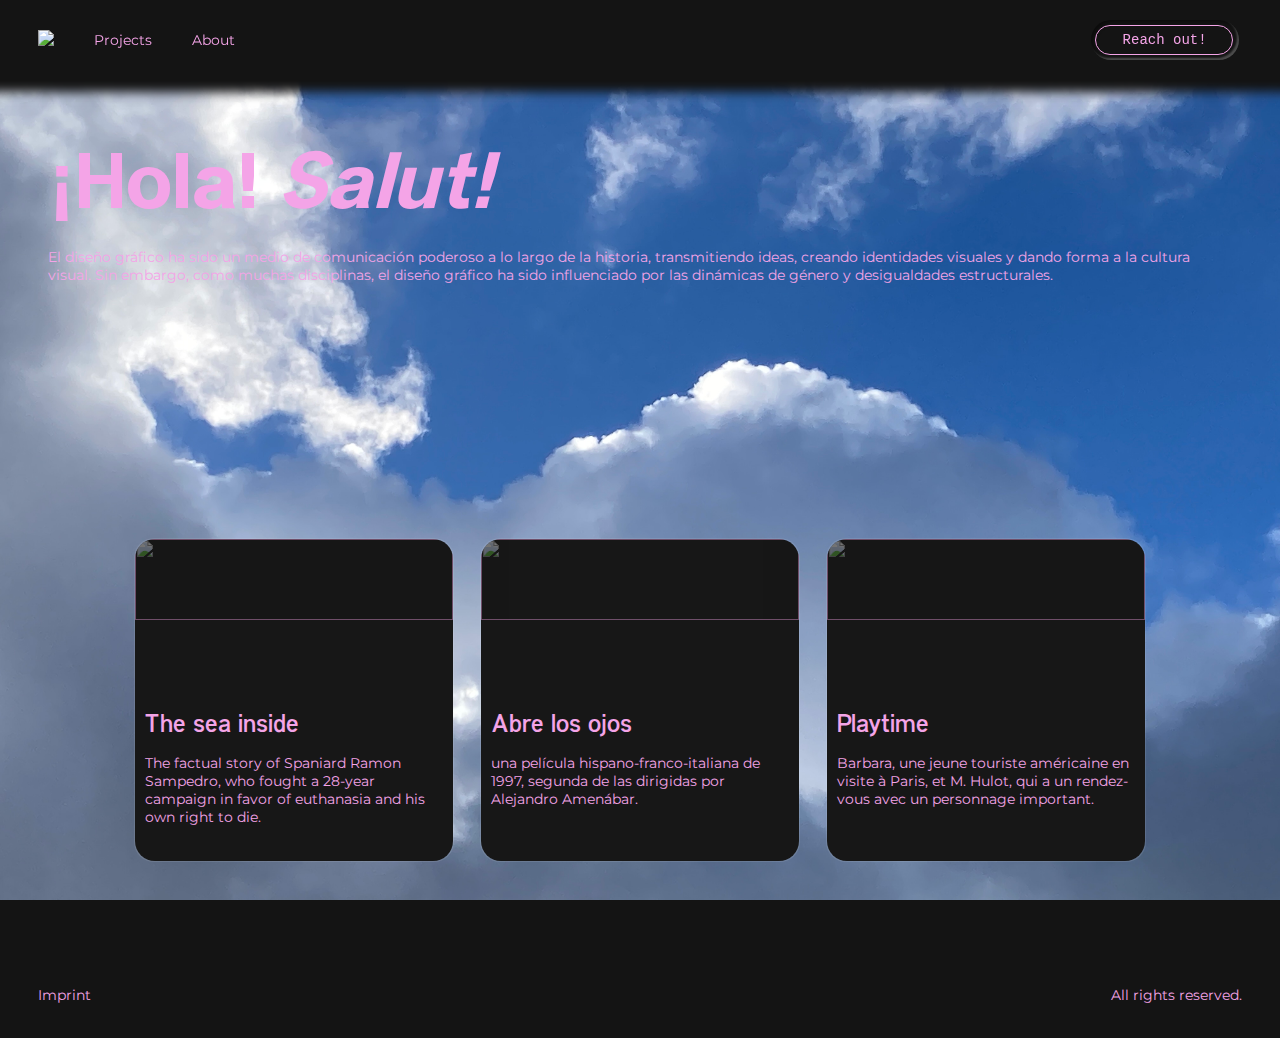
==== template/index.html @ 397b1d85 "First Steps to publish" ====
<!DOCTYPE html>
<html lang="en">
<head>
    <meta charset="UTF-8">
    <meta name="viewport" content="width=device-width, initial-scale=1.0">
    <title>Marina Ortega</title>

    <link rel="stylesheet" href="style.css">
    <link rel="preconnect" href="https://fonts.googleapis.com">
    <link rel="preconnect" href="https://fonts.gstatic.com" crossorigin>
    <link href="https://fonts.googleapis.com/css2?family=Montserrat&family=Pacifico&display=swap" rel="stylesheet">
    
   

</head>
<body>
    <!-- Navigation -->
    <nav>
        <a href="index.html" class="logo">
            <img src="https://giphy.com/embed/Vt4wDrLAnH1tu">
         </a>
        <ul>
            <li><a href="projects.html">Projects</a></li>
            <li><a href="about.html">About</a></li>
        </ul>
        <a href="https://pascalstruck.com/" target="_blank"  data-input='link1' class="contact">
            <input type="checkbox" name="link1" value="link">
            <div class="outline"></div>
        </a>
    </nav>

    <!-- Content -->
    <main>
        <section>
            <div class="intro">
                <h1>¡Hola! <em>Salut!</em></h1>
                <p> El diseño gráfico ha sido un medio de comunicación poderoso a lo largo de la historia, transmitiendo ideas, creando identidades visuales y dando forma a la cultura visual. Sin embargo, como muchas disciplinas, el diseño gráfico ha sido influenciado por las dinámicas de género y desigualdades estructurales. 
                </p>
            </div>
        </section>

        <section>
            <div class="test"></div>
        </section>

        <section class="project-wrapper">
            <div class="cards">
                <a href="" class="card">
                    <div class="card-content">
                        <div class="card-border"></div>
                        <img class="card-img" src="https://upload.wikimedia.org/wikipedia/commons/thumb/2/2f/Lugar_del_accidente_de_Ram%C3%B3n_Sampedro_en_As_Furnas_1.jpg/500px-Lugar_del_accidente_de_Ram%C3%B3n_Sampedro_en_As_Furnas_1.jpg" alt="">
                        <div class="card-txt">
                            <h2 class="card-title">The sea inside</h2>
                            <p>The factual story of Spaniard Ramon Sampedro, who fought a 28-year campaign in favor of euthanasia and his own right to die.</p>
                        </div>
                    </div>
                </a>
                    
                <a href="" class="card">
                    <div class="card-content">
                        <div class="card-border"></div>
                        <img class="card-img" src="https://1.bp.blogspot.com/-Wf0d5vSo3xI/WOqEnPPoNVI/AAAAAAAAHag/7TkOxIN7FUE4XuqFcPBoiImHHkHLtRsygCLcB/s400/Abre%2Blos%2Bojos%2B04.jpg" alt="">
                        <div class="card-txt">
                            <h2 class="card-title">Abre los ojos</h2>
                            <p>una película hispano-franco-italiana de 1997, segunda de las dirigidas por Alejandro Amenábar.</p>
                        </div>
                     </div>
                </a>

                <a href="" class="card">
                    <div class="card-content">
                        <div class="card-border"></div>
                        <img class="card-img" src="https://www.re-thinkingthefuture.com/wp-content/uploads/2022/06/A7089-An-architectural-review-of-Playtime-1967-Image-2.jpg" alt="">
                        <div class="card-txt">
                            <h2 class="card-title">Playtime</h2>
                            <p>Barbara, une jeune touriste américaine en visite à Paris, et M. Hulot, qui a un rendez-vous avec un personnage important.</p>
                        </div>
                     </div>
                </a>

            </div>
        </section>
    </main>

    <!-- Footer -->
    <footer>
        <div class="footer-container">
            <p>Imprint</p>
            <p>All rights reserved.</p>
        </div>
    </footer>

    <!-- JavaScript -->
    <script src="sketch.js"></script>
</body>
</html>
---- template/style.css ----
:root{
  --bg-color: rgb(20,20,20);
  --color: #f4a4e7;
  --card-color: rgb(23,23,23);
}

/* Fonts ----------------------------------------------------------------------------------------------*/ 
@font-face {
  font-family: 'Anderson Grotesk';
  src:
		url('assets/fonts/AndersonGrotesk-Bold.woff2') format('woff2'),
    url('assets/fonts/AndersonGrotesk-Bold.woff') format('woff');
	font-weight: 400;
}

@font-face {
  font-family: 'Anderson Grotesk';
  src:
		url('assets/fonts/AndersonGrotesk-Ultrabold.woff2') format('woff2'),
    url('assets/fonts/AndersonGrotesk-Ultrabold.woff') format('woff');
	font-weight: 700;
}

body{
  margin: 0;
  padding: 0;
  background-color: var(--bg-color);
  color: var(--color);
  font-family: 'Montserrat', monospace;
}


/* Navigation ----------------------------------------------------------------------------------------------*/ 
.intro{
  background-color:;
  padding: 10px;
}

.test{
  margin-bottom: 50px;
}


nav{
  position: fixed;
  top: 0;
  width: 100%;
  z-index: 20;
  overflow: hidden;
  background-color: var(--bg-color);
  display: flex;
  align-items: center;
  box-shadow: 0 0px 10px 12px var(--bg-color);
}

ul {
  list-style-type: none;
  margin: 0;
  padding: 0;
}

li {
  float: left;
}

li a {
  display: block;
  text-align: center;
  text-decoration: none;
  transition: color .3s , text-shadow .3s;
}

li a:hover:not(.active) {
  color: #6bffc9;
  text-shadow: 0 0 5px #f4a4e7;
}
  
.active {
  color: #6bffc9;
  text-shadow: 0 0 5px #f4a4e7;
}

a{
  color: var(--color);
  text-decoration: none;
}

input[type="checkbox"] {
  height: 40px;
  width: 148px;
  -webkit-appearance: none;
  box-shadow: 2px 2px 4px 0px rgba(0, 0, 0, 0.50) inset, -2px -2px 2px 0px rgba(255, 255, 255, 0.25) inset;
  border-radius: 30px;
  display: flex;
  align-items: center;
  justify-content: center ;
  color: var(--color);
  cursor: pointer;
}

input[type="checkbox"]:after {
  font-family: 'Red Hat Mono', monospace;
  content: 'Reach out!';
}

input[type="checkbox"]:checked {
  box-shadow: 2px 2px 4px 0px rgba(0, 0, 0, 0.50) inset, -2px -2px 2px 0px rgba(255, 255, 255, 0.25) inset;
}

.outline{
  height: 28px;
  width: 136px;
  border-radius: 20px;
  position: absolute;
  border: 1px solid #f4a4e7;
  transition: box-shadow .3s;
  /* pointer-events: none; 
  background: url(background); */
}

.contact{
  position: absolute;
  right: 0;
  display: flex;
  align-items: center;
  justify-content: center ;
}

.contact:hover > .outline{
  box-shadow: 0 0 5px #48FFBD;
}

/* Main ----------------------------------------------------------------------------------------------*/ 
main{
  display: grid;
}

h1, h2{
  padding: 0;
  margin: 0;
  font-family: 'Anderson Grotesk', sans-serif;
}

h1{
  font-weight: 700;
}

h2{
  font-weight: 400;
}

.about-img{
  overflow: hidden;
  background-image: url("assets/ph.png");
  border-radius: 20px;
}

.long-txt{
  display: grid;
}

body{
  background-image: url('assets/nuages.jpg');
  background-size: cover;
  background-attachment: fixed;
}

/* Cards ----------------------------------------------------------------------------------------------*/ 
.project-wrapper {
  display: flex;
  align-items: center ;
  justify-content: center;
}

.cards{
  display: flex;
  flex-wrap: wrap;
  align-items: center ;
  justify-content: center;
}

.card{
  background-color: rgba(255, 255, 255, 0.1);
  position: relative;
  border-radius: 20px;
}

.card:hover::before,
.card:hover > .card-border  {
  opacity: 1;
}

.card::before,
.card > .card-border {
  border-radius: inherit;
  content: "";

  height: 100%;
  width: 100%;
  left: 0;
  position: absolute;
  top: 0;
  opacity: 0;
  transition: opacity 500ms;
  width: 100%;
}

.card::before{
  background: radial-gradient(
    800px circle at var(--mouse-x) var(--mouse-y), 
    rgba(255, 255, 255,0.15),
    transparent 40%
  );
  z-index: 3;
}

.card > .card-border {
  background: radial-gradient(
    400px circle at var(--mouse-x) var(--mouse-y), 
    rgba(255, 255, 255,0.3),
    transparent 40%
  );
  z-index: 1;
}
  
.card > .card-content{
  position: relative;
  background-color: var(--card-color);
  border-radius: inherit;
  margin:1px;
  height: calc(100% - 2px);
  width: calc(100% - 2px);
  z-index: 2;
}

.card-content{
  overflow: hidden;
}

.card-img{
  width: 100%;
  height: 50%;
  opacity: 40%;
}

.card-txt{
  margin: 0 10px;
}

.card-title{
  margin-top: 10px;
}

/* Footer ----------------------------------------------------------------------------------------------*/
footer {
  width: 100%;
  z-index: 19;
  overflow: hidden;
  background-color: var(--bg-color);
}
  
.footer-container{
  display: flex;
  align-items: center;
  justify-content: space-between ;
}
  
/* Breakpoints ----------------------------------------------------------------------------------------------*/

/* BRP1 -Smartphones/Tablets --------------------------------------------------------------------------------*/
/* (Unter 992px) */
  
@media screen and (max-width: 991px ) {
  body{
    font-size: 12px;
  }

  /* Navigation */
  nav{
    padding: 15px 0;
  }

  .logo{
    margin-left: 4vw;
  }

  li a{
    padding: 0px 0px 0px 20px;
  }

  input[type="checkbox"]:after{
    font-size: 12px;
  }

  .contact{
    margin-right: 4vw;
  }

  /* Main */
  main{
    margin: 60px 4vw 5vh 4vw;
  }

  section{
    margin: 2vh 0;
  }

  h1{
    font-size: 4em;
    color: whitesmoke;
  }

  h2{
    font-size: 32px;
  }

  .header{
    margin: 8vh 0 0 4px;
  }

  .about-img{
    width: clamp(300px, 15vw, 500px);
    height: clamp(420px, 45vh, 700px);
    margin: 5vh auto 0 auto;
  }

  /* Cards */
  .cards{
    gap: 3vh;
  }

  .card{
    height: clamp(240px, 40vh, 400px);
  }

  .card-title{
    font-size: 24px;
  }

    /* Footer */
    footer{
      padding: 10px 0;
    }
  
    .footer-container{
      margin: 0 4vw;
    }
}

/* BRP2 -Desktop --------------------------------------------------------------------------------------------*/
/* (Über 992px) */

@media screen and (min-width: 992px) {
  body{
    font-size: 14px;
  }

  /* Navigation */
  nav{
    padding: 30px 0;
  }

  .logo{
    margin-left: 3vw;
  }

  li a{
    padding: 0px 0px 0px 40px;
  }

  input[type="checkbox"]:after{
    font-size: 14px;
  }

  .contact{
    margin-right: 3vw;
  }

  /* Main */
  main{
    margin: 80px 3vw 5vh 3vw;
  }

  section{
    margin: 5vh 0;
  }

  h1{
    font-size: 80px;
  }

  h2{
    font-size: 40px;
  }

  .header{
    margin: 4vh 50vw 0 80px;
  }

  .about{
    display: flex;
    align-items: top;
  }

  .about-img{
    position: absolute;
    width: clamp(300px, 15vw, 500px);
    height: clamp(420px, 45vh, 700px);
    margin: 5vh 0px 0 50vw;
  }

  .long-txt{
    margin: 0 10vw 0 80px;
    gap: 3vw;
    grid-template-columns: 1fr 1fr;
  }
    
  /* Cards */
  .cards{
    gap: 2vw;
    max-width: 80vw;
    width: calc(100% - 20px);
  }

  .card{
    height: clamp(240px, 36vh, 400px);
    width: clamp(200px, 25vw, 400px);
  }

  .card-title{
    font-size: 24px;
  }

  /* Footer */
  footer{
    padding: 20px 0;
  }

  .footer-container{
    margin: 0 3vw;
  }
}
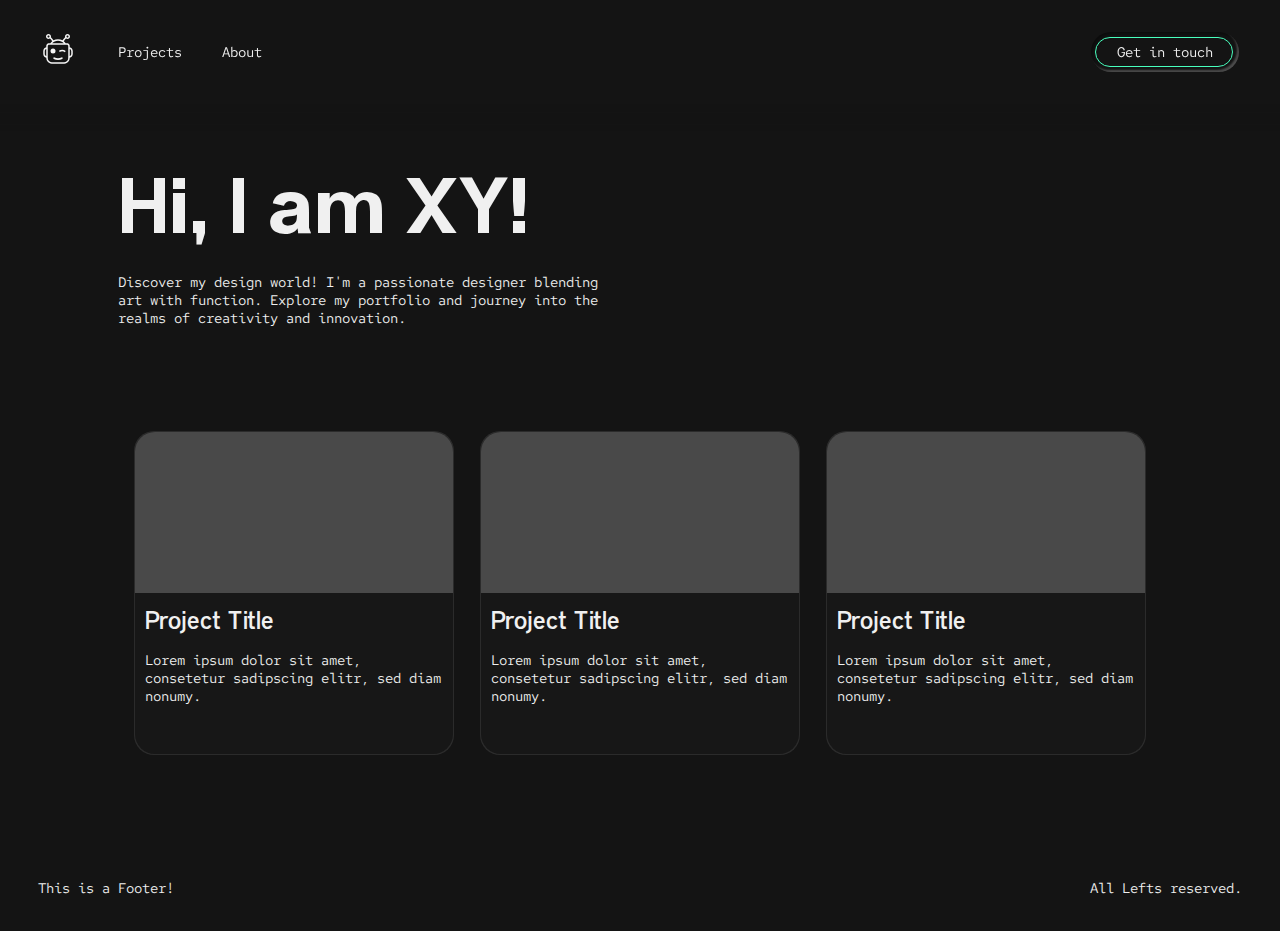
==== commit caf25897: "Release Website" ====
--- a/template/index.html
+++ b/template/index.html
@@ -3,21 +3,20 @@
 <head>
     <meta charset="UTF-8">
     <meta name="viewport" content="width=device-width, initial-scale=1.0">
-    <title>Marina Ortega</title>
+    <title>template</title>
 
     <link rel="stylesheet" href="style.css">
     <link rel="preconnect" href="https://fonts.googleapis.com">
     <link rel="preconnect" href="https://fonts.gstatic.com" crossorigin>
-    <link href="https://fonts.googleapis.com/css2?family=Montserrat&family=Pacifico&display=swap" rel="stylesheet">
+    <link href="https://fonts.googleapis.com/css2?family=Red+Hat+Mono:wght@500&display=swap" rel="stylesheet">
     
-   
 
 </head>
 <body>
     <!-- Navigation -->
     <nav>
         <a href="index.html" class="logo">
-            <img src="https://giphy.com/embed/Vt4wDrLAnH1tu">
+            <img src="assets\logo.svg" alt="">
          </a>
         <ul>
             <li><a href="projects.html">Projects</a></li>
@@ -32,15 +31,12 @@
     <!-- Content -->
     <main>
         <section>
-            <div class="intro">
-                <h1>¡Hola! <em>Salut!</em></h1>
-                <p> El diseño gráfico ha sido un medio de comunicación poderoso a lo largo de la historia, transmitiendo ideas, creando identidades visuales y dando forma a la cultura visual. Sin embargo, como muchas disciplinas, el diseño gráfico ha sido influenciado por las dinámicas de género y desigualdades estructurales. 
+            <div class="header">
+                <h1>Hi, I am  XY!</h1>
+                <p>Discover my design world! I'm a passionate designer blending art with function.
+                     Explore my portfolio and journey into the realms of creativity and innovation.
                 </p>
             </div>
-        </section>
-
-        <section>
-            <div class="test"></div>
         </section>
 
         <section class="project-wrapper">
@@ -48,21 +44,21 @@
                 <a href="" class="card">
                     <div class="card-content">
                         <div class="card-border"></div>
-                        <img class="card-img" src="https://upload.wikimedia.org/wikipedia/commons/thumb/2/2f/Lugar_del_accidente_de_Ram%C3%B3n_Sampedro_en_As_Furnas_1.jpg/500px-Lugar_del_accidente_de_Ram%C3%B3n_Sampedro_en_As_Furnas_1.jpg" alt="">
+                        <img class="card-img" src="assets/ph.png" alt="">
                         <div class="card-txt">
-                            <h2 class="card-title">The sea inside</h2>
-                            <p>The factual story of Spaniard Ramon Sampedro, who fought a 28-year campaign in favor of euthanasia and his own right to die.</p>
+                            <h2 class="card-title">Project Title</h2>
+                            <p>Lorem ipsum dolor sit amet, consetetur sadipscing elitr, sed diam nonumy.</p>
                         </div>
-                    </div>
+                     </div>
                 </a>
                     
                 <a href="" class="card">
                     <div class="card-content">
                         <div class="card-border"></div>
-                        <img class="card-img" src="https://1.bp.blogspot.com/-Wf0d5vSo3xI/WOqEnPPoNVI/AAAAAAAAHag/7TkOxIN7FUE4XuqFcPBoiImHHkHLtRsygCLcB/s400/Abre%2Blos%2Bojos%2B04.jpg" alt="">
+                        <img class="card-img" src="assets/ph.png" alt="">
                         <div class="card-txt">
-                            <h2 class="card-title">Abre los ojos</h2>
-                            <p>una película hispano-franco-italiana de 1997, segunda de las dirigidas por Alejandro Amenábar.</p>
+                            <h2 class="card-title">Project Title</h2>
+                            <p>Lorem ipsum dolor sit amet, consetetur sadipscing elitr, sed diam nonumy.</p>
                         </div>
                      </div>
                 </a>
@@ -70,10 +66,10 @@
                 <a href="" class="card">
                     <div class="card-content">
                         <div class="card-border"></div>
-                        <img class="card-img" src="https://www.re-thinkingthefuture.com/wp-content/uploads/2022/06/A7089-An-architectural-review-of-Playtime-1967-Image-2.jpg" alt="">
+                        <img class="card-img" src="assets/ph.png" alt="">
                         <div class="card-txt">
-                            <h2 class="card-title">Playtime</h2>
-                            <p>Barbara, une jeune touriste américaine en visite à Paris, et M. Hulot, qui a un rendez-vous avec un personnage important.</p>
+                            <h2 class="card-title">Project Title</h2>
+                            <p>Lorem ipsum dolor sit amet, consetetur sadipscing elitr, sed diam nonumy.</p>
                         </div>
                      </div>
                 </a>
@@ -85,8 +81,8 @@
     <!-- Footer -->
     <footer>
         <div class="footer-container">
-            <p>Imprint</p>
-            <p>All rights reserved.</p>
+            <p>This is a Footer!</p>
+            <p>All Lefts reserved.</p>
         </div>
     </footer>
 
--- a/template/style.css
+++ b/template/style.css
@@ -1,6 +1,6 @@
 :root{
   --bg-color: rgb(20,20,20);
-  --color: #f4a4e7;
+  --color: rgb(240,240,240);
   --card-color: rgb(23,23,23);
 }
 
@@ -26,21 +26,10 @@
   padding: 0;
   background-color: var(--bg-color);
   color: var(--color);
-  font-family: 'Montserrat', monospace;
-}
-
+  font-family: 'Red Hat Mono', monospace;
+}
 
 /* Navigation ----------------------------------------------------------------------------------------------*/ 
-.intro{
-  background-color:;
-  padding: 10px;
-}
-
-.test{
-  margin-bottom: 50px;
-}
-
-
 nav{
   position: fixed;
   top: 0;
@@ -72,12 +61,12 @@
 
 li a:hover:not(.active) {
   color: #6bffc9;
-  text-shadow: 0 0 5px #f4a4e7;
+  text-shadow: 0 0 5px #48FFBD;
 }
   
 .active {
   color: #6bffc9;
-  text-shadow: 0 0 5px #f4a4e7;
+  text-shadow: 0 0 5px #48FFBD;
 }
 
 a{
@@ -100,7 +89,7 @@
 
 input[type="checkbox"]:after {
   font-family: 'Red Hat Mono', monospace;
-  content: 'Reach out!';
+  content: 'Get in touch';
 }
 
 input[type="checkbox"]:checked {
@@ -112,7 +101,7 @@
   width: 136px;
   border-radius: 20px;
   position: absolute;
-  border: 1px solid #f4a4e7;
+  border: 1px solid #48FFBD;
   transition: box-shadow .3s;
   /* pointer-events: none; 
   background: url(background); */
@@ -157,12 +146,6 @@
 
 .long-txt{
   display: grid;
-}
-
-body{
-  background-image: url('assets/nuages.jpg');
-  background-size: cover;
-  background-attachment: fixed;
 }
 
 /* Cards ----------------------------------------------------------------------------------------------*/ 
@@ -306,8 +289,7 @@
   }
 
   h1{
-    font-size: 4em;
-    color: whitesmoke;
+    font-size: 64px;
   }
 
   h2{
